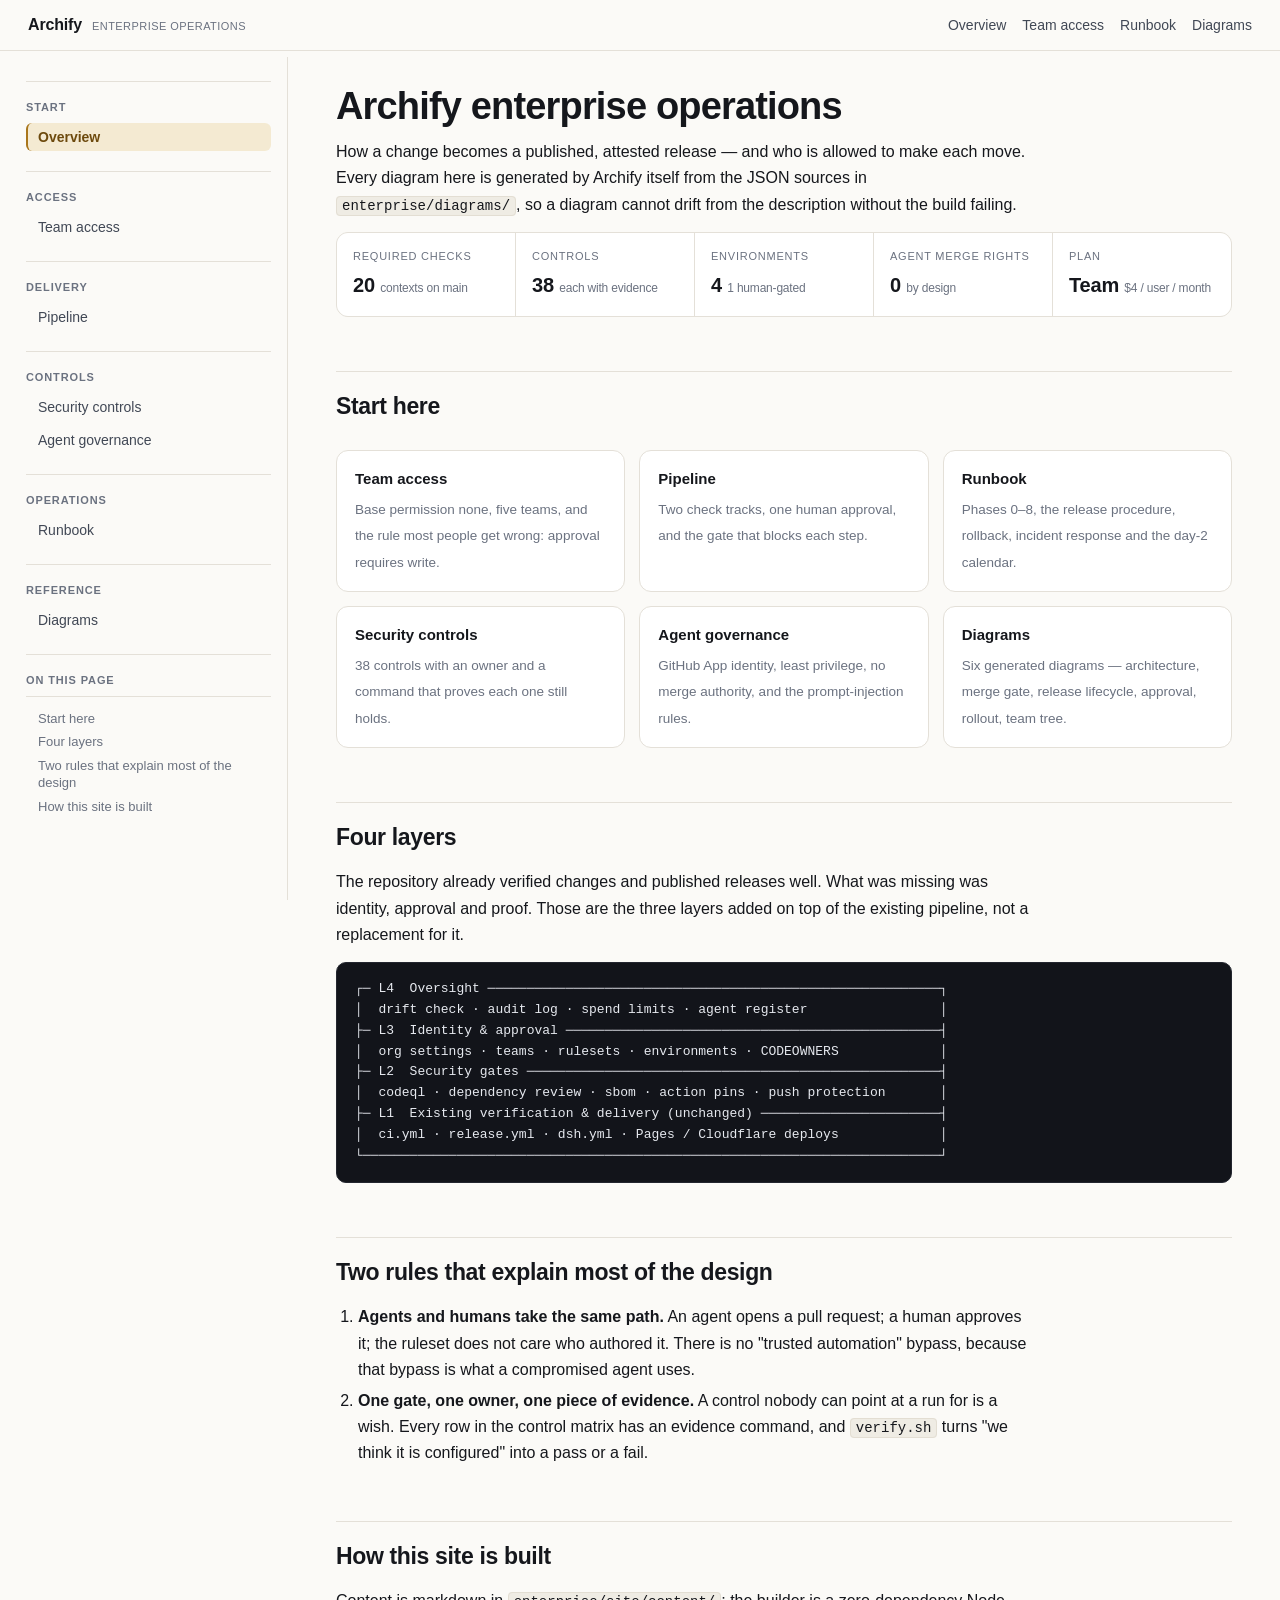
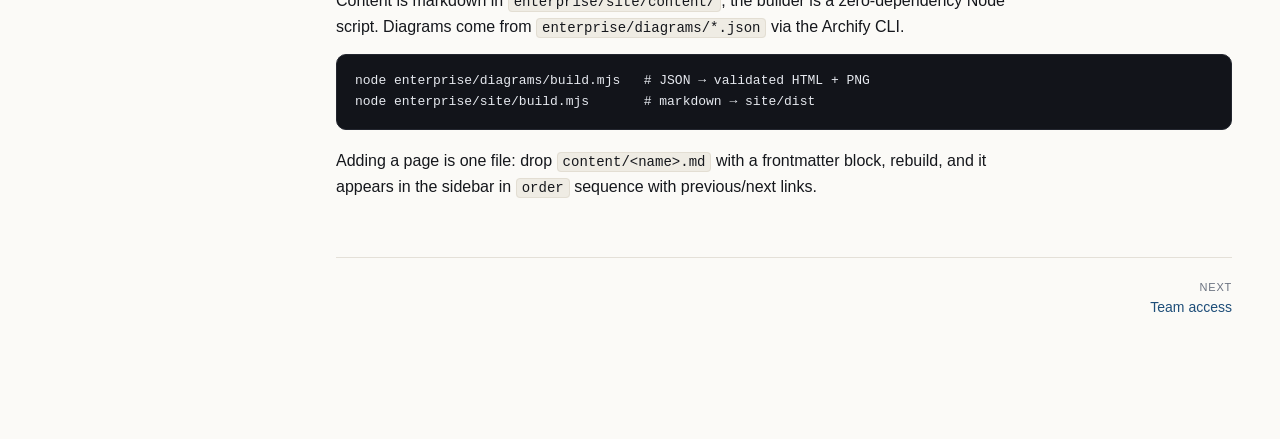
==== index.html @ 225c0c20 "Publish rendered site" ====
<!doctype html>
<html lang="en">
<head>
<meta charset="utf-8" />
<meta name="viewport" content="width=device-width, initial-scale=1" />
<title>Enterprise operations · Archify Enterprise operations</title>
<meta name="description" content="Governance, team access and delivery for the Archify repository — the operator's documentation set." />
<link rel="stylesheet" href="assets/site.css" />
</head>
<body>
<a class="skip" href="#content">Skip to content</a>
<header class="topbar">
  <div class="brand">Archify <small>Enterprise operations</small></div>
  <nav aria-label="Site">
    <a href="index.html">Overview</a>
    <a href="team-access.html">Team access</a>
    <a href="deployment-runbook.html">Runbook</a>
    <a href="diagrams.html">Diagrams</a>
  </nav>
</header>
<div class="layout">
  <aside class="sidebar" aria-label="Contents">
    <h2>Start</h2><ol><li><a href="index.html" class="active">Overview</a></li></ol><h2>Access</h2><ol><li><a href="team-access.html">Team access</a></li></ol><h2>Delivery</h2><ol><li><a href="pipeline-architecture.html">Pipeline</a></li></ol><h2>Controls</h2><ol><li><a href="security-controls.html">Security controls</a></li><li><a href="agent-governance.html">Agent governance</a></li></ol><h2>Operations</h2><ol><li><a href="deployment-runbook.html">Runbook</a></li></ol><h2>Reference</h2><ol><li><a href="diagrams.html">Diagrams</a></li></ol>
    <h2>On this page</h2><div class="toc"><a class="lvl2" href="#start-here">Start here</a><a class="lvl2" href="#four-layers">Four layers</a><a class="lvl2" href="#two-rules-that-explain-most-of-the-design">Two rules that explain most of the design</a><a class="lvl2" href="#how-this-site-is-built">How this site is built</a></div>
  </aside>
  <main id="content">
    <h1 id="archify-enterprise-operations">Archify enterprise operations</h1>
<p>How a change becomes a published, attested release — and who is allowed to make each move. Every diagram here is generated by Archify itself from the JSON sources in <code>enterprise/diagrams/</code>, so a diagram cannot drift from the description without the build failing.</p>
<dl class="facts">
  <div><dt>Required checks</dt><dd>20 <span>contexts on main</span></dd></div>
  <div><dt>Controls</dt><dd>38 <span>each with evidence</span></dd></div>
  <div><dt>Environments</dt><dd>4 <span>1 human-gated</span></dd></div>
  <div><dt>Agent merge rights</dt><dd>0 <span>by design</span></dd></div>
  <div><dt>Plan</dt><dd>Team <span>$4 / user / month</span></dd></div>
</dl>
<h2 id="start-here">Start here</h2>
<div class="cards">
  <a class="card" href="team-access.html">
    <b>Team access</b>
    <span>Base permission none, five teams, and the rule most people get wrong: approval requires write.</span>
  </a>
  <a class="card" href="pipeline-architecture.html">
    <b>Pipeline</b>
    <span>Two check tracks, one human approval, and the gate that blocks each step.</span>
  </a>
  <a class="card" href="deployment-runbook.html">
    <b>Runbook</b>
    <span>Phases 0–8, the release procedure, rollback, incident response and the day-2 calendar.</span>
  </a>
  <a class="card" href="security-controls.html">
    <b>Security controls</b>
    <span>38 controls with an owner and a command that proves each one still holds.</span>
  </a>
  <a class="card" href="agent-governance.html">
    <b>Agent governance</b>
    <span>GitHub App identity, least privilege, no merge authority, and the prompt-injection rules.</span>
  </a>
  <a class="card" href="diagrams.html">
    <b>Diagrams</b>
    <span>Six generated diagrams — architecture, merge gate, release lifecycle, approval, rollout, team tree.</span>
  </a>
</div>
<h2 id="four-layers">Four layers</h2>
<p>The repository already verified changes and published releases well. What was missing was identity, approval and proof. Those are the three layers added on top of the existing pipeline, not a replacement for it.</p>
<pre><code class="language-text">┌─ L4  Oversight ──────────────────────────────────────────────────────────┐
│  drift check · audit log · spend limits · agent register                 │
├─ L3  Identity &amp; approval ────────────────────────────────────────────────┤
│  org settings · teams · rulesets · environments · CODEOWNERS             │
├─ L2  Security gates ─────────────────────────────────────────────────────┤
│  codeql · dependency review · sbom · action pins · push protection       │
├─ L1  Existing verification &amp; delivery (unchanged) ───────────────────────┤
│  ci.yml · release.yml · dsh.yml · Pages / Cloudflare deploys             │
└──────────────────────────────────────────────────────────────────────────┘</code></pre>
<h2 id="two-rules-that-explain-most-of-the-design">Two rules that explain most of the design</h2>
<ol><li><strong>Agents and humans take the same path.</strong> An agent opens a pull request; a human approves it; the ruleset does not care who authored it. There is no "trusted automation" bypass, because that bypass is what a compromised agent uses.</li><li><strong>One gate, one owner, one piece of evidence.</strong> A control nobody can point at a run for is a wish. Every row in the control matrix has an evidence command, and <code>verify.sh</code> turns "we think it is configured" into a pass or a fail.</li></ol>
<h2 id="how-this-site-is-built">How this site is built</h2>
<p>Content is markdown in <code>enterprise/site/content/</code>; the builder is a zero-dependency Node script. Diagrams come from <code>enterprise/diagrams/*.json</code> via the Archify CLI.</p>
<pre><code class="language-sh">node enterprise/diagrams/build.mjs   # JSON → validated HTML + PNG
node enterprise/site/build.mjs       # markdown → site/dist</code></pre>
<p>Adding a page is one file: drop <code>content/&lt;name&gt;.md</code> with a frontmatter block, rebuild, and it appears in the sidebar in <code>order</code> sequence with previous/next links.</p>
    <div class="pagefoot"><span></span><a class="next" href="team-access.html"><span class="dir">Next</span>Team access</a></div>
  </main>
</div>
</body>
</html>
---- assets/site.css ----
:root {
  --paper: #fbfaf7;
  --surface: #ffffff;
  --ink: #15171c;
  --ink-soft: #414855;
  --muted: #6b7280;
  --line: #e4e0d8;
  --line-strong: #cfc9bd;
  --gold: #a9761c;
  --gold-soft: #f4ead2;
  --green: #146c43;
  --green-soft: #e3f2e9;
  --red: #a3282d;
  --red-soft: #fbe7e7;
  --blue: #1e4e79;
  --blue-soft: #e4eef7;
  --code-bg: #12141a;
  --code-ink: #e6e9ef;
  --mono: ui-monospace, SFMono-Regular, "SF Mono", Menlo, Consolas, monospace;
  --sans: ui-sans-serif, -apple-system, "Segoe UI", Inter, Roboto, "Helvetica Neue", Arial, sans-serif;
  --sidebar: 288px;
}

* { box-sizing: border-box; }
html { scroll-behavior: smooth; }

body {
  margin: 0;
  background: var(--paper);
  color: var(--ink);
  font-family: var(--sans);
  font-size: 16px;
  line-height: 1.65;
  -webkit-font-smoothing: antialiased;
}

a { color: var(--blue); text-decoration-thickness: 1px; text-underline-offset: 2px; }
a:hover { color: var(--gold); }

.skip { position: absolute; left: -9999px; top: 0; background: var(--ink); color: #fff; padding: 10px 16px; z-index: 100; }
.skip:focus { left: 8px; top: 8px; }

/* top bar */
.topbar {
  position: sticky; top: 0; z-index: 40;
  display: flex; align-items: center; gap: 18px;
  padding: 12px 28px;
  background: rgba(251, 250, 247, 0.92);
  backdrop-filter: saturate(140%) blur(8px);
  border-bottom: 1px solid var(--line);
}
.topbar .brand { display: flex; align-items: baseline; gap: 10px; font-weight: 650; letter-spacing: -0.01em; }
.topbar .brand small { font-weight: 500; color: var(--muted); letter-spacing: 0.04em; text-transform: uppercase; font-size: 11px; }
.topbar nav { margin-left: auto; display: flex; gap: 16px; font-size: 14px; }
.topbar nav a { color: var(--ink-soft); text-decoration: none; }
.topbar nav a:hover { color: var(--gold); }

/* layout */
.layout { display: grid; grid-template-columns: var(--sidebar) minmax(0, 1fr); max-width: 1480px; margin: 0 auto; }

.sidebar {
  position: sticky; top: 57px; align-self: start;
  height: calc(100vh - 57px); overflow-y: auto;
  padding: 24px 16px 60px 26px;
  border-right: 1px solid var(--line);
  font-size: 14px;
}
.sidebar h2 { font-size: 11px; text-transform: uppercase; letter-spacing: 0.08em; color: var(--muted); margin: 20px 0 6px; font-weight: 650; }
.sidebar h2:first-child { margin-top: 0; }
.sidebar ol { list-style: none; margin: 0; padding: 0; }
.sidebar a { display: block; padding: 5px 10px; border-radius: 6px; color: var(--ink-soft); text-decoration: none; line-height: 1.35; border-left: 2px solid transparent; }
.sidebar a:hover { background: #f1eee7; color: var(--ink); }
.sidebar a.active { background: var(--gold-soft); color: #6d4a0d; border-left-color: var(--gold); font-weight: 600; }
.sidebar .toc { margin-top: 4px; border-top: 1px solid var(--line); padding-top: 10px; }
.sidebar .toc a { font-size: 13px; color: var(--muted); padding: 3px 10px; }
.sidebar .toc a:hover { color: var(--ink); }
.sidebar .toc .lvl3 { padding-left: 22px; font-size: 12.5px; }

main { padding: 34px 48px 120px; max-width: 1060px; min-width: 0; }

/* typography */
h1 { font-size: clamp(28px, 3.2vw, 38px); line-height: 1.15; letter-spacing: -0.022em; margin: 0 0 10px; font-weight: 700; }
.lede { font-size: 18px; color: var(--ink-soft); margin: 0 0 26px; max-width: 74ch; }
h2 { font-size: 23px; letter-spacing: -0.015em; margin: 54px 0 12px; padding-top: 16px; border-top: 1px solid var(--line); font-weight: 680; }
h3 { font-size: 17px; margin: 28px 0 8px; font-weight: 660; }
h4 { font-size: 15px; margin: 22px 0 6px; font-weight: 660; }
p { margin: 0 0 14px; max-width: 78ch; }
ul, ol { max-width: 78ch; padding-left: 22px; margin: 0 0 16px; }
li { margin: 4px 0; }
li > ul, li > ol { margin: 4px 0 6px; }
strong { font-weight: 640; }
hr { border: 0; border-top: 1px solid var(--line); margin: 34px 0; }

code {
  font-family: var(--mono); font-size: 0.875em;
  background: #efece4; padding: 1px 5px; border-radius: 4px;
  border: 1px solid #e3ded3;
}
pre {
  background: var(--code-bg); color: var(--code-ink);
  padding: 16px 18px; border-radius: 10px; overflow-x: auto;
  font-family: var(--mono); font-size: 13px; line-height: 1.6;
  margin: 0 0 18px; border: 1px solid #23262f;
}
pre code { background: none; border: 0; padding: 0; color: inherit; font-size: inherit; }

blockquote {
  margin: 0 0 18px; padding: 12px 16px;
  background: var(--blue-soft); border-left: 3px solid var(--blue);
  border-radius: 0 8px 8px 0; font-size: 14.5px;
}
blockquote p:last-child { margin-bottom: 0; }

/* tables */
.table-wrap { overflow-x: auto; margin: 0 0 22px; border: 1px solid var(--line); border-radius: 10px; }
table { border-collapse: collapse; width: 100%; font-size: 13.5px; background: var(--surface); }
th, td { text-align: left; padding: 9px 13px; border-bottom: 1px solid var(--line); vertical-align: top; }
th { font-size: 11px; text-transform: uppercase; letter-spacing: 0.06em; color: var(--muted); font-weight: 680; background: #f7f5f0; white-space: nowrap; }
tbody tr:last-child td { border-bottom: 0; }
tbody tr:hover { background: #fcfbf8; }
td code { font-size: 12px; }

/* page furniture */
.crumbs { font-size: 12.5px; color: var(--muted); margin: 0 0 14px; letter-spacing: 0.02em; }
.crumbs a { color: var(--muted); text-decoration: none; }
.crumbs a:hover { color: var(--gold); }
.pagefoot {
  display: flex; gap: 16px; justify-content: space-between;
  margin-top: 56px; padding-top: 20px; border-top: 1px solid var(--line);
  font-size: 14px;
}
.pagefoot a { display: block; text-decoration: none; }
.pagefoot .dir { display: block; font-size: 11px; text-transform: uppercase; letter-spacing: 0.07em; color: var(--muted); }
.pagefoot .next { text-align: right; margin-left: auto; }

/* home cards */
.cards { display: grid; grid-template-columns: repeat(auto-fit, minmax(240px, 1fr)); gap: 14px; margin: 24px 0 8px; }
.card {
  display: block; padding: 16px 18px; background: var(--surface);
  border: 1px solid var(--line); border-radius: 12px; text-decoration: none; color: inherit;
  transition: border-color 120ms ease, transform 120ms ease;
}
.card:hover { border-color: var(--line-strong); transform: translateY(-1px); color: inherit; }
.card b { display: block; font-size: 15px; margin-bottom: 4px; }
.card span { color: var(--muted); font-size: 13.5px; line-height: 1.5; }

.facts { display: grid; grid-template-columns: repeat(auto-fit, minmax(150px, 1fr)); gap: 1px; background: var(--line); border: 1px solid var(--line); border-radius: 12px; overflow: hidden; margin: 0 0 26px; }
.facts div { background: var(--surface); padding: 14px 16px; }
.facts dt { font-size: 11px; text-transform: uppercase; letter-spacing: 0.07em; color: var(--muted); margin: 0 0 4px; }
.facts dd { margin: 0; font-size: 20px; font-weight: 660; letter-spacing: -0.01em; }
.facts dd span { font-size: 12px; font-weight: 500; color: var(--muted); }

/* diagram figures */
figure.diagram { margin: 26px 0 30px; border: 1px solid var(--line-strong); border-radius: 14px; overflow: hidden; background: var(--surface); box-shadow: 0 1px 2px rgba(20,23,28,.04), 0 12px 28px -22px rgba(20,23,28,.5); }
figure.diagram .cap { display: flex; align-items: center; gap: 12px; padding: 10px 14px; background: #171a21; color: #dfe4ec; font-size: 13px; border-bottom: 1px solid #23262f; }
figure.diagram .cap b { font-weight: 620; }
figure.diagram .cap .kind { font-family: var(--mono); font-size: 10.5px; text-transform: uppercase; letter-spacing: 0.08em; color: #8f98ab; border: 1px solid #2d313b; padding: 2px 7px; border-radius: 20px; }
figure.diagram .cap a { margin-left: auto; color: #cbd3e1; font-size: 12px; text-decoration: none; border: 1px solid #2d313b; padding: 3px 9px; border-radius: 6px; white-space: nowrap; }
figure.diagram .cap a:hover { color: #fff; border-color: #4a5060; }
figure.diagram .frame { display: block; background: #020617; }
figure.diagram .frame img { display: block; width: 100%; height: auto; }
figure.diagram.narrow .frame img { max-width: 780px; margin: 0 auto; }
figure.diagram figcaption { padding: 11px 16px; font-size: 13.5px; color: var(--muted); background: #f7f5f0; border-top: 1px solid var(--line); }

@media (min-width: 1081px) { figure.diagram { margin-left: -28px; margin-right: -28px; } }

@media (max-width: 1080px) {
  .layout { grid-template-columns: 1fr; }
  .sidebar { position: static; height: auto; border-right: 0; border-bottom: 1px solid var(--line); padding: 16px 20px; }
  .sidebar h2 { display: none; }
  .sidebar .toc { display: none; }
  .sidebar ol { display: flex; flex-wrap: wrap; gap: 4px; }
  main { padding: 24px 20px 80px; }
  .topbar nav { display: none; }
}

@media print {
  .sidebar, .topbar, .pagefoot, .crumbs { display: none; }
  body { background: #fff; }
  main { padding: 0; max-width: none; }
  figure.diagram { box-shadow: none; break-inside: avoid; }
  pre { background: #f4f4f4; color: #111; border-color: #ddd; }
  h2 { break-after: avoid; }
}
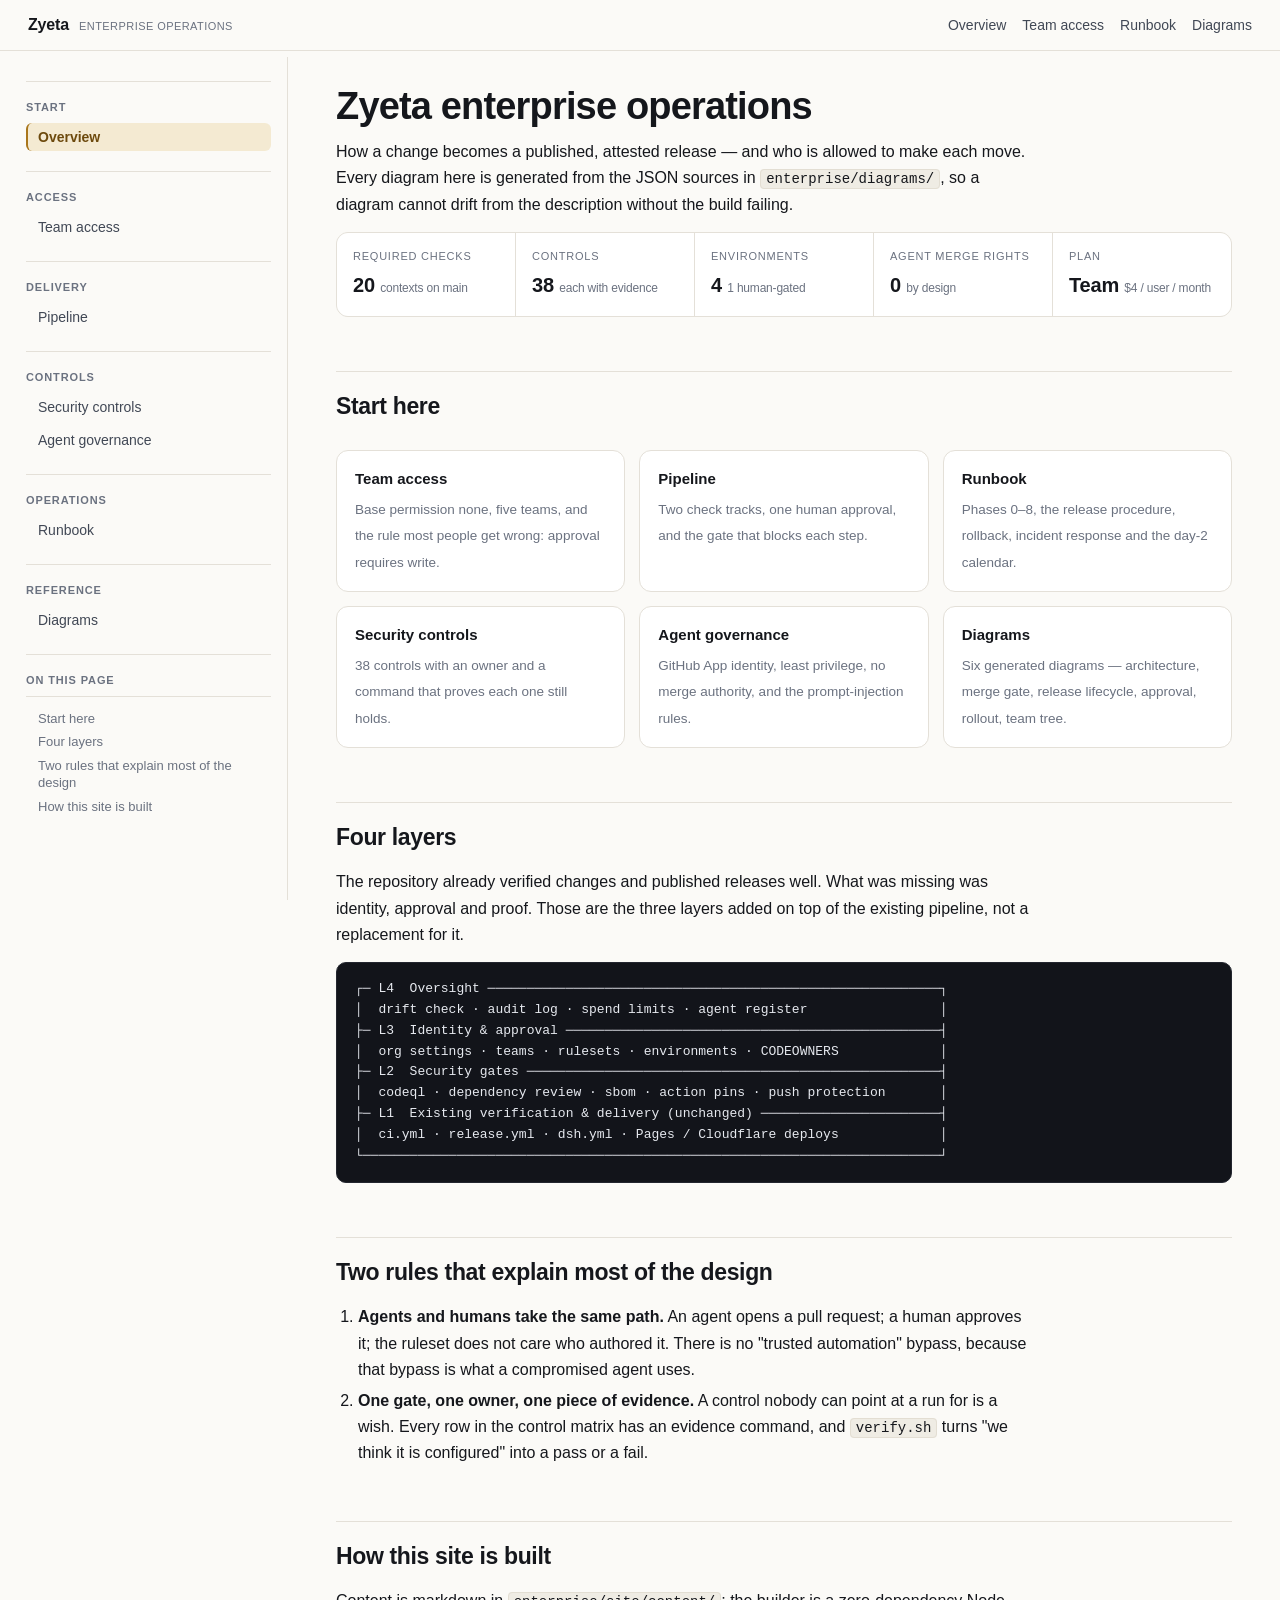
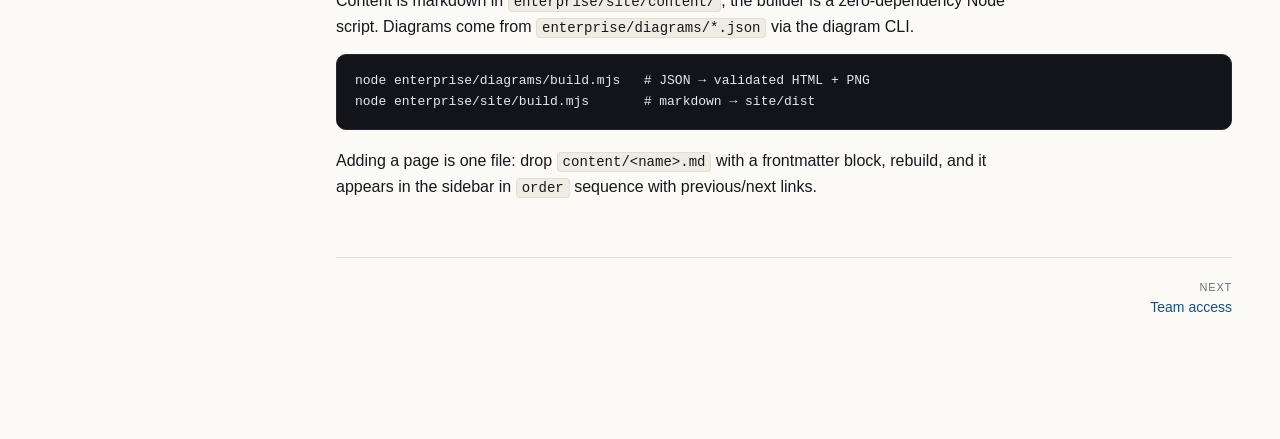
==== commit a53b68cf: "Publish rendered site" ====
--- a/index.html
+++ b/index.html
@@ -3,14 +3,14 @@
 <head>
 <meta charset="utf-8" />
 <meta name="viewport" content="width=device-width, initial-scale=1" />
-<title>Enterprise operations · Archify Enterprise operations</title>
-<meta name="description" content="Governance, team access and delivery for the Archify repository — the operator's documentation set." />
+<title>Enterprise operations · Zyeta Enterprise operations</title>
+<meta name="description" content="Governance, team access and delivery for the Zyeta engineering repositories — the operator's documentation set." />
 <link rel="stylesheet" href="assets/site.css" />
 </head>
 <body>
 <a class="skip" href="#content">Skip to content</a>
 <header class="topbar">
-  <div class="brand">Archify <small>Enterprise operations</small></div>
+  <div class="brand">Zyeta <small>Enterprise operations</small></div>
   <nav aria-label="Site">
     <a href="index.html">Overview</a>
     <a href="team-access.html">Team access</a>
@@ -24,8 +24,8 @@
     <h2>On this page</h2><div class="toc"><a class="lvl2" href="#start-here">Start here</a><a class="lvl2" href="#four-layers">Four layers</a><a class="lvl2" href="#two-rules-that-explain-most-of-the-design">Two rules that explain most of the design</a><a class="lvl2" href="#how-this-site-is-built">How this site is built</a></div>
   </aside>
   <main id="content">
-    <h1 id="archify-enterprise-operations">Archify enterprise operations</h1>
-<p>How a change becomes a published, attested release — and who is allowed to make each move. Every diagram here is generated by Archify itself from the JSON sources in <code>enterprise/diagrams/</code>, so a diagram cannot drift from the description without the build failing.</p>
+    <h1 id="zyeta-enterprise-operations">Zyeta enterprise operations</h1>
+<p>How a change becomes a published, attested release — and who is allowed to make each move. Every diagram here is generated from the JSON sources in <code>enterprise/diagrams/</code>, so a diagram cannot drift from the description without the build failing.</p>
 <dl class="facts">
   <div><dt>Required checks</dt><dd>20 <span>contexts on main</span></dd></div>
   <div><dt>Controls</dt><dd>38 <span>each with evidence</span></dd></div>
@@ -74,7 +74,7 @@
 <h2 id="two-rules-that-explain-most-of-the-design">Two rules that explain most of the design</h2>
 <ol><li><strong>Agents and humans take the same path.</strong> An agent opens a pull request; a human approves it; the ruleset does not care who authored it. There is no "trusted automation" bypass, because that bypass is what a compromised agent uses.</li><li><strong>One gate, one owner, one piece of evidence.</strong> A control nobody can point at a run for is a wish. Every row in the control matrix has an evidence command, and <code>verify.sh</code> turns "we think it is configured" into a pass or a fail.</li></ol>
 <h2 id="how-this-site-is-built">How this site is built</h2>
-<p>Content is markdown in <code>enterprise/site/content/</code>; the builder is a zero-dependency Node script. Diagrams come from <code>enterprise/diagrams/*.json</code> via the Archify CLI.</p>
+<p>Content is markdown in <code>enterprise/site/content/</code>; the builder is a zero-dependency Node script. Diagrams come from <code>enterprise/diagrams/*.json</code> via the diagram CLI.</p>
 <pre><code class="language-sh">node enterprise/diagrams/build.mjs   # JSON → validated HTML + PNG
 node enterprise/site/build.mjs       # markdown → site/dist</code></pre>
 <p>Adding a page is one file: drop <code>content/&lt;name&gt;.md</code> with a frontmatter block, rebuild, and it appears in the sidebar in <code>order</code> sequence with previous/next links.</p>
